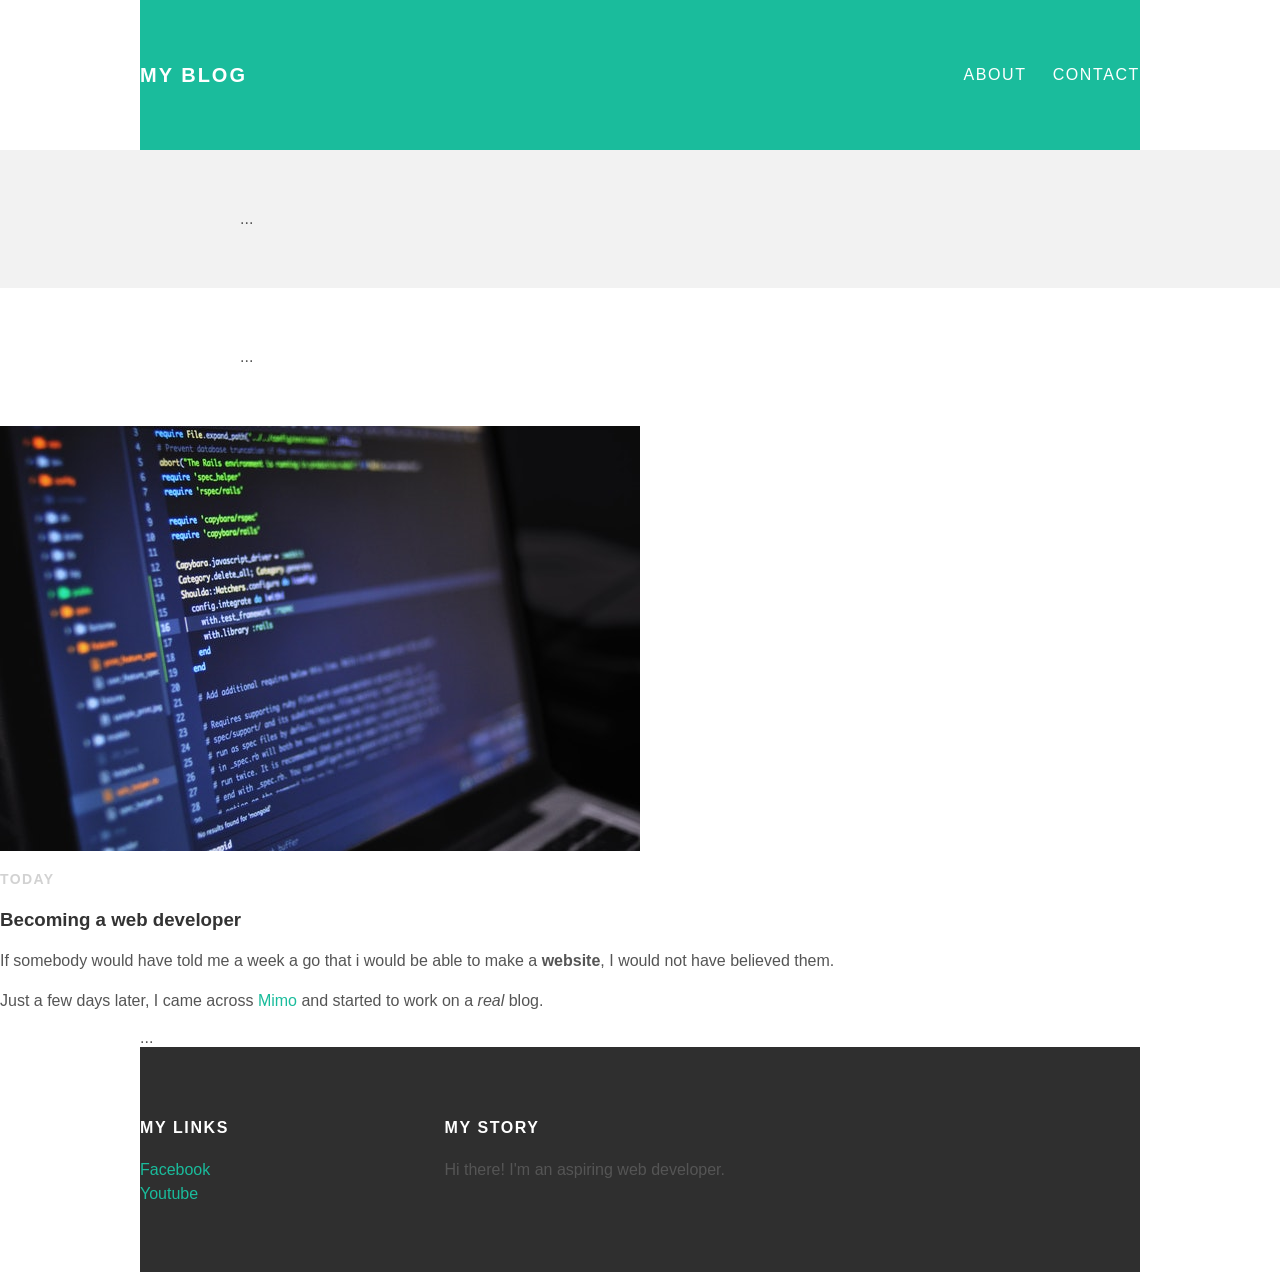
==== index.html @ 69851f19 "Add files via upload" ====
<!DOCTYPE html>
<html>
  <head>
    <link rel="stylesheet" type="text/css" href="style.css">
    <title>My blog</title>
  </head>
  <body>
    <div id="header"
     <div class="container">
       <a id="header-title"
        href="index.html">My Blog</a>
       <ul id="header-nav">
        <li><a href="about.html">About</li>
          <li><a href="mailto:markus.turunen04@gmail.com">Contact</a></li>

       </ul>
       </div>
       </div>
    <div id="content"
      <div class="post-container">
        <div class="post"> ... </div>
        </div>
          <div class="post-container">
            <div class="post"> ... </div>
            <img src="tietokone.jpg">
           <span></span>
            </div>
            <p class="post-date">Today</p>
            <h3 class="post-title">Becoming a web developer</h3>
            <div class="post-content">

              <p>If somebody would have told me a
                week a go that i would be able to make a <strong>website</strong>, I would not have believed them.</p>
                <p>Just a few days later, I came across
                  <a href="https://getmimo.com/">Mimo</a> and started to work on a <em>real</em> blog.</p>


                </div>
              </div>

            <div class="container"> ... </div>
            

    <div id="footer"
      <div class="container">

        <div class="column">
          <h4>My links</h4>
          <p>
            <a href="#">Facebook</a>
            <br>
            <a href="#">Youtube</a>
            </p>
          </div>
          <div class="column">
            <h4>My Story</h4>
            <p>Hi there! I'm an aspiring web developer.</p>

          </div>
        </div>
      </div>


  </body>
</html>
---- style.css ----
@import url(http://fonts.googleapis.com
  /css?family=Montserrat:400,700);
body{
  color: #555;
  margin: 0;

  font-family: 'Montserrat', sans-serif;
}
#header {
  background-color: #1abc9c;
  height: 150px;
  line-height: 150px;
}
#header-nav li {
  display: inline;
  padding-left: 20px;
}
#header-nav  {
  display: block;
  float: right;
  margin-top: 0;
}
#header-title {
   display: block;
   float: left;

   font-size: 20px;
   font-weight: bold;
}
#header a{
  color: white;
  text-decoration: none;

  text-transform: uppercase;
  letter-spacing: 0.1em;
}
#header a:hover {
  color: #222;

}
.container {
  max-width: 1000px;
  margin: 0 auto;
}
#footer {
  background-color: #2f2f2f;
  padding: 50px 0;
}
.column {
  min-width: 300px;
  display: inline-block;
  vertical-align: top;
}
#footer h4 {
  color: white;
  text-transform: uppercase;
  letter-spacing: 0.1em;
}
#foote p {
  color: white;
}
a {
  color: #1abc9c;
  text-decoration: none;
}
a:hover {
  color: #F6A623;
}
.post {
  max-width: 800px;
  margin: 0 auto;
  padding: 60px 0;
}
.post-author img {
  width: 50px;
  height: 50px;
  vertical-align: middle;
}
.post-author span {
  margin-left: 16px;
}
post-author img,
.about-author img {
  border-radius: 50%;
}
.post-date {
  color: #D2D2D2;

  font-size: 14px;
  font-weight: bold;

  text-transform: uppercase;
  letter-spacing: 0.1em;
}
.post, .about {
  max-width: 800px;
  margin: 0 auto;
  padding: 60px 0;
}
h1, h2, h3, h4 {
  color: #333;
}
p {
  line-height: 1.5;
}
.about {
  text-align: center;

}
.post-container:nth-child(even) {
  background-color: #f2f2f2;
}
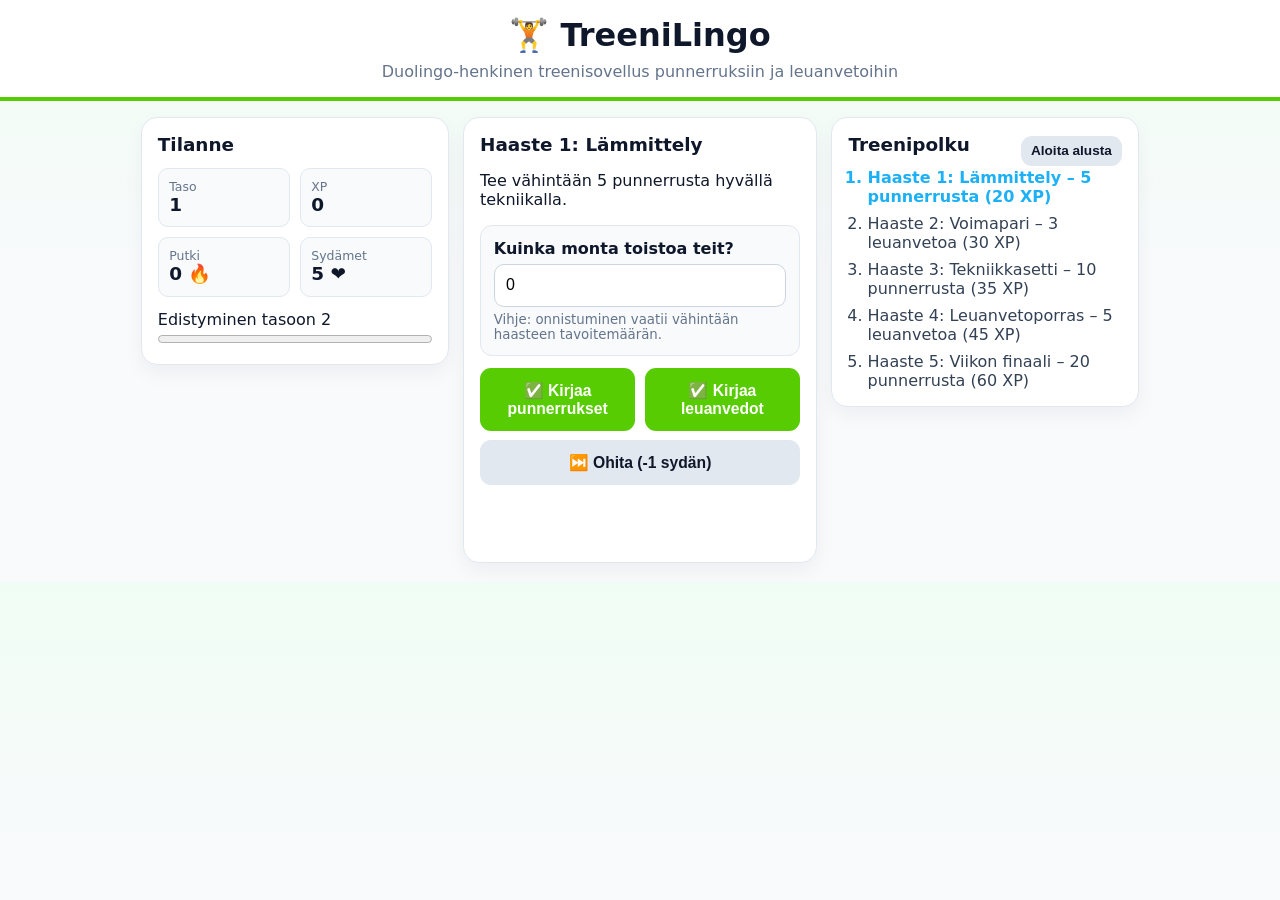
==== commit 82378eaa: "Fix app logic and add proper mobile-first version" ====
--- a/index.html
+++ b/index.html
@@ -1,65 +1,60 @@
-<!DOCTYPE html>
-<html>
-  <head>
-    <link rel="stylesheet" type="text/css" href="style.css">
-    <title>My blog</title>
-  </head>
-  <body>
-    <div id="header"
-     <div class="container">
-       <a id="header-title"
-        href="index.html">My Blog</a>
-       <ul id="header-nav">
-        <li><a href="about.html">About</li>
-          <li><a href="mailto:markus.turunen04@gmail.com">Contact</a></li>
-
-       </ul>
-       </div>
-       </div>
-    <div id="content"
-      <div class="post-container">
-        <div class="post"> ... </div>
-        </div>
-          <div class="post-container">
-            <div class="post"> ... </div>
-            <img src="tietokone.jpg">
-           <span></span>
-            </div>
-            <p class="post-date">Today</p>
-            <h3 class="post-title">Becoming a web developer</h3>
-            <div class="post-content">
-
-              <p>If somebody would have told me a
-                week a go that i would be able to make a <strong>website</strong>, I would not have believed them.</p>
-                <p>Just a few days later, I came across
-                  <a href="https://getmimo.com/">Mimo</a> and started to work on a <em>real</em> blog.</p>
-
-
-                </div>
-              </div>
-
-            <div class="container"> ... </div>
-            
-
-    <div id="footer"
-      <div class="container">
-
-        <div class="column">
-          <h4>My links</h4>
-          <p>
-            <a href="#">Facebook</a>
-            <br>
-            <a href="#">Youtube</a>
-            </p>
-          </div>
-          <div class="column">
-            <h4>My Story</h4>
-            <p>Hi there! I'm an aspiring web developer.</p>
-
-          </div>
-        </div>
-      </div>
-
-
-  </body>
-</html>
+<!DOCTYPE html>
+<html lang="fi">
+  <head>
+    <meta charset="UTF-8" />
+    <meta name="viewport" content="width=device-width, initial-scale=1.0" />
+    <title>TreeniLingo – Punnerrus & Leuanveto</title>
+    <link rel="stylesheet" href="style.css" />
+  </head>
+  <body>
+    <header class="topbar">
+      <h1>🏋️ TreeniLingo</h1>
+      <p>Duolingo-henkinen treenisovellus punnerruksiin ja leuanvetoihin</p>
+    </header>
+
+    <main class="app-shell">
+      <section class="card stats" aria-label="Pelaajan tilanne">
+        <h2>Tilanne</h2>
+        <div class="stats-grid">
+          <div><span>Taso</span><strong id="level">1</strong></div>
+          <div><span>XP</span><strong id="xp">0</strong></div>
+          <div><span>Putki</span><strong id="streak">0 🔥</strong></div>
+          <div><span>Sydämet</span><strong id="hearts">5 ❤️</strong></div>
+        </div>
+        <div class="progress-wrap">
+          <label id="progressLabel" for="progress">Edistyminen seuraavaan tasoon</label>
+          <progress id="progress" max="100" value="0"></progress>
+        </div>
+      </section>
+
+      <section class="card workout" aria-label="Nykyinen haaste">
+        <h2 id="challengeTitle">Haaste 1: Lämmittely</h2>
+        <p id="challengeDesc">Tee 5 punnerrusta hyvällä tekniikalla.</p>
+
+        <div class="rep-box">
+          <label for="repInput">Kuinka monta toistoa teit?</label>
+          <input id="repInput" type="number" min="0" inputmode="numeric" value="0" />
+          <small>Vihje: onnistuminen vaatii vähintään haasteen tavoitemäärän.</small>
+        </div>
+
+        <div class="actions">
+          <button id="pushupBtn" data-action="pushup">✅ Kirjaa punnerrukset</button>
+          <button id="pullupBtn" data-action="pullup">✅ Kirjaa leuanvedot</button>
+          <button id="skipBtn" data-action="skip" class="ghost">⏭️ Ohita (-1 sydän)</button>
+        </div>
+
+        <p id="feedback" class="feedback" aria-live="polite"></p>
+      </section>
+
+      <section class="card path" aria-label="Treenipolku">
+        <div class="path-header">
+          <h2>Treenipolku</h2>
+          <button id="resetBtn" class="ghost small">Aloita alusta</button>
+        </div>
+        <ol id="pathList"></ol>
+      </section>
+    </main>
+
+    <script src="app.js"></script>
+  </body>
+</html>
--- a/style.css
+++ b/style.css
@@ -1,112 +1,216 @@
-@import url(http://fonts.googleapis.com
-  /css?family=Montserrat:400,700);
-body{
-  color: #555;
-  margin: 0;
-
-  font-family: 'Montserrat', sans-serif;
-}
-#header {
-  background-color: #1abc9c;
-  height: 150px;
-  line-height: 150px;
-}
-#header-nav li {
-  display: inline;
-  padding-left: 20px;
-}
-#header-nav  {
-  display: block;
-  float: right;
-  margin-top: 0;
-}
-#header-title {
-   display: block;
-   float: left;
-
-   font-size: 20px;
-   font-weight: bold;
-}
-#header a{
-  color: white;
-  text-decoration: none;
-
-  text-transform: uppercase;
-  letter-spacing: 0.1em;
-}
-#header a:hover {
-  color: #222;
-
-}
-.container {
-  max-width: 1000px;
-  margin: 0 auto;
-}
-#footer {
-  background-color: #2f2f2f;
-  padding: 50px 0;
-}
-.column {
-  min-width: 300px;
-  display: inline-block;
-  vertical-align: top;
-}
-#footer h4 {
-  color: white;
-  text-transform: uppercase;
-  letter-spacing: 0.1em;
-}
-#foote p {
-  color: white;
-}
-a {
-  color: #1abc9c;
-  text-decoration: none;
-}
-a:hover {
-  color: #F6A623;
-}
-.post {
-  max-width: 800px;
-  margin: 0 auto;
-  padding: 60px 0;
-}
-.post-author img {
-  width: 50px;
-  height: 50px;
-  vertical-align: middle;
-}
-.post-author span {
-  margin-left: 16px;
-}
-post-author img,
-.about-author img {
-  border-radius: 50%;
-}
-.post-date {
-  color: #D2D2D2;
-
-  font-size: 14px;
-  font-weight: bold;
-
-  text-transform: uppercase;
-  letter-spacing: 0.1em;
-}
-.post, .about {
-  max-width: 800px;
-  margin: 0 auto;
-  padding: 60px 0;
-}
-h1, h2, h3, h4 {
-  color: #333;
-}
-p {
-  line-height: 1.5;
-}
-.about {
-  text-align: center;
-
-}
-.post-container:nth-child(even) {
-  background-color: #f2f2f2;
-}
+:root {
+  --green: #58cc02;
+  --green-dark: #3ba800;
+  --blue: #1cb0f6;
+  --red: #ef4444;
+  --yellow: #f59e0b;
+  --text: #0f172a;
+  --muted: #64748b;
+  --surface: #ffffff;
+  --bg: #eef9e8;
+}
+
+* {
+  box-sizing: border-box;
+}
+
+body {
+  margin: 0;
+  font-family: Inter, system-ui, -apple-system, Segoe UI, Roboto, sans-serif;
+  color: var(--text);
+  background: linear-gradient(180deg, #f0fdf4 0%, #f8fafc 45%);
+}
+
+.topbar {
+  text-align: center;
+  padding: 1rem;
+  background: var(--surface);
+  border-bottom: 4px solid var(--green);
+}
+
+.topbar h1 {
+  margin: 0;
+  font-size: clamp(1.4rem, 3vw, 2rem);
+}
+
+.topbar p {
+  margin: 0.5rem 0 0;
+  color: var(--muted);
+}
+
+.app-shell {
+  width: min(100%, 1024px);
+  margin: 1rem auto 1.2rem;
+  padding: 0 0.8rem;
+  display: grid;
+  gap: 0.9rem;
+}
+
+.card {
+  background: var(--surface);
+  border: 1px solid #e2e8f0;
+  border-radius: 16px;
+  padding: 1rem;
+  box-shadow: 0 8px 20px rgba(15, 23, 42, 0.05);
+}
+
+h2 {
+  margin-top: 0;
+  margin-bottom: 0.8rem;
+  font-size: 1.15rem;
+}
+
+.stats-grid {
+  display: grid;
+  grid-template-columns: repeat(2, minmax(0, 1fr));
+  gap: 0.65rem;
+}
+
+.stats-grid div {
+  background: #f8fafc;
+  border: 1px solid #e2e8f0;
+  border-radius: 10px;
+  padding: 0.65rem;
+}
+
+.stats-grid span {
+  display: block;
+  color: var(--muted);
+  font-size: 0.78rem;
+}
+
+.stats-grid strong {
+  font-size: 1.15rem;
+}
+
+.progress-wrap {
+  margin-top: 0.8rem;
+}
+
+#progress {
+  width: 100%;
+  height: 16px;
+}
+
+.rep-box {
+  background: #f8fafc;
+  border-radius: 12px;
+  padding: 0.8rem;
+  border: 1px solid #e2e8f0;
+  margin-bottom: 0.75rem;
+}
+
+.rep-box label,
+.rep-box small {
+  display: block;
+}
+
+.rep-box label {
+  font-weight: 600;
+  margin-bottom: 0.4rem;
+}
+
+.rep-box small {
+  color: var(--muted);
+  margin-top: 0.35rem;
+}
+
+#repInput {
+  width: 100%;
+  border-radius: 10px;
+  border: 1px solid #cbd5e1;
+  padding: 0.7rem;
+  font-size: 1rem;
+}
+
+.actions {
+  display: grid;
+  gap: 0.6rem;
+}
+
+button {
+  border: 0;
+  border-radius: 11px;
+  padding: 0.8rem 0.9rem;
+  font-size: 0.98rem;
+  font-weight: 700;
+  cursor: pointer;
+  background: var(--green);
+  color: white;
+}
+
+button:hover {
+  filter: brightness(0.97);
+}
+
+button:disabled {
+  opacity: 0.55;
+  cursor: not-allowed;
+}
+
+button.ghost {
+  background: #e2e8f0;
+  color: var(--text);
+}
+
+button.small {
+  padding: 0.45rem 0.65rem;
+  font-size: 0.85rem;
+}
+
+.feedback {
+  margin-top: 0.8rem;
+  min-height: 2rem;
+  font-weight: 700;
+}
+
+.feedback.ok {
+  color: var(--green-dark);
+}
+
+.feedback.warn {
+  color: var(--red);
+}
+
+.path-header {
+  display: flex;
+  justify-content: space-between;
+  gap: 0.8rem;
+  align-items: center;
+}
+
+#pathList {
+  margin: 0;
+  padding-left: 1.2rem;
+  display: grid;
+  gap: 0.5rem;
+}
+
+#pathList li {
+  color: #334155;
+}
+
+#pathList li.done {
+  color: var(--green-dark);
+  font-weight: 700;
+}
+
+#pathList li.current {
+  color: var(--blue);
+  font-weight: 700;
+}
+
+@media (min-width: 860px) {
+  .app-shell {
+    grid-template-columns: 1fr 1.15fr 1fr;
+    align-items: start;
+  }
+
+  .actions {
+    grid-template-columns: 1fr 1fr;
+  }
+
+  #skipBtn {
+    grid-column: 1 / -1;
+  }
+}
